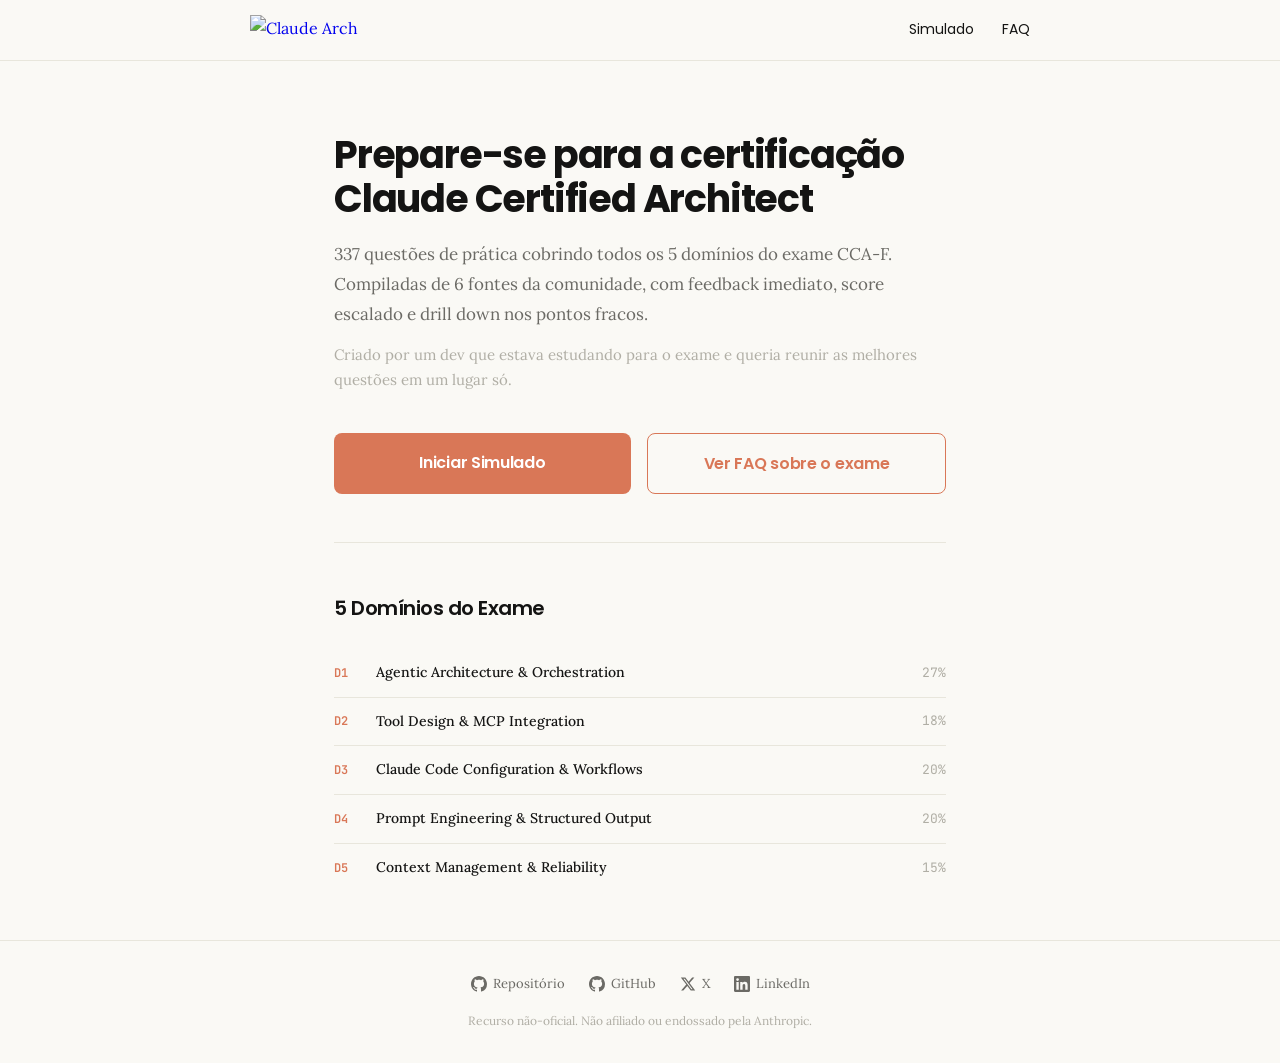
==== index.html @ 2a71c3dc "rename: rebrand CCA-F Study Lab to Claude Arch across all pages" ====
<!DOCTYPE html>
<html lang="pt-BR">
<head>
<meta charset="UTF-8">
<meta name="viewport" content="width=device-width, initial-scale=1.0">
<title>Claude Arch</title>
<link rel="icon" type="image/png" href="favicon.png" />
<meta name="description" content="Simulado interativo com 337 questões para a certificação Claude Certified Architect — Foundations (CCA-F). Cobrindo todos os 5 domínios do exame." />
<meta name="theme-color" content="#faf9f5" />
<meta property="og:title" content="Claude Arch — Simulado Claude Certified Architect" />
<meta property="og:description" content="337 questões de prática para a certificação Claude Certified Architect — Foundations. 5 domínios, 6 fontes, score escalado, feedback imediato." />
<meta property="og:image" content="https://felipebossolani.github.io/claude-arch/og-image.png" />
<meta property="og:type" content="website" />
<meta name="twitter:card" content="summary_large_image" />
<meta name="twitter:title" content="Claude Arch" />
<meta name="twitter:description" content="337 questões para a certificação Claude Certified Architect — Foundations" />
<meta name="twitter:image" content="https://felipebossolani.github.io/claude-arch/og-image.png" />
<link href="https://fonts.googleapis.com/css2?family=JetBrains+Mono:wght@400;500;700&family=Poppins:wght@400;500;600;700&family=Lora:ital,wght@0,400;0,500;0,600;0,700;1,400;1,500&display=swap" rel="stylesheet">
<link rel="stylesheet" href="styles.css">
<style>
body { line-height: 1.7; }
.section-title { font-family: 'Poppins', Arial, sans-serif; }
.hero { padding: 72px 0 48px; }
.hero-title { font-size: 38px; font-weight: 700; letter-spacing: -1.2px; line-height: 1.15; margin-bottom: 20px; }
.hero-subtitle { font-size: 17px; color: var(--text-secondary); line-height: 1.75; margin-bottom: 12px; }
.hero-desc { font-size: 15px; color: var(--text-muted); line-height: 1.7; margin-bottom: 40px; }
.hero-actions { display: flex; gap: 16px; }
.hero-cta { flex: 1; text-align: center; padding: 16px 24px; background: var(--accent-orange); color: white; font-family: 'Poppins', Arial, sans-serif; font-size: 16px; font-weight: 600; border-radius: var(--radius); text-decoration: none; transition: background 0.15s; letter-spacing: -0.3px; }
.hero-cta:hover { background: #c4694c; }
.hero-cta--secondary { background: transparent; color: var(--accent-orange); border: 1px solid var(--accent-orange); }
.hero-cta--secondary:hover { background: rgba(217,119,87,0.05); }
.section { padding: 48px 0; border-top: 1px solid var(--border); }
.section-title { font-size: 20px; font-weight: 600; letter-spacing: -0.5px; margin-bottom: 24px; }
.domain-list { list-style: none; }
.domain-row { display: flex; align-items: center; gap: 14px; padding: 12px 0; border-bottom: 1px solid var(--border); font-size: 14px; }
.domain-row:last-child { border-bottom: none; }
.domain-badge { font-family: 'JetBrains Mono', monospace; font-size: 12px; font-weight: 600; color: var(--accent-orange); width: 28px; flex-shrink: 0; }
.domain-name { flex: 1; font-weight: 500; }
.domain-weight { font-family: 'JetBrains Mono', monospace; font-size: 13px; color: var(--text-muted); }
.sources-text { font-size: 15px; color: var(--text-secondary); line-height: 1.7; }
@media (max-width: 640px) {
  .hero { padding: 48px 0 32px; }
  .hero-title { font-size: 28px; }
  .hero-actions { flex-direction: column; }
  .hero-cta { width: 100%; }
  .nav { gap: 16px; }
}
</style>
</head>
<body>

<header class="header">
  <div class="header-inner">
    <a href="index.html" class="logo">
      <img class="logo-icon" src="logo.png" alt="Claude Arch" />
    </a>
    <nav class="nav">
      <a href="simulado.html" class="nav-link">Simulado</a>
      <a href="faq.html" class="nav-link">FAQ</a>
    </nav>
  </div>
</header>

<main class="main">
  <section class="hero">
    <h1 class="hero-title">Prepare-se para a certificação Claude Certified Architect</h1>
    <p class="hero-subtitle">337 questões de prática cobrindo todos os 5 domínios do exame CCA-F. Compiladas de 6 fontes da comunidade, com feedback imediato, score escalado e drill down nos pontos fracos.</p>
    <p class="hero-desc">Criado por um dev que estava estudando para o exame e queria reunir as melhores questões em um lugar só.</p>
    <div class="hero-actions">
      <a href="simulado.html" class="hero-cta">Iniciar Simulado</a>
      <a href="faq.html" class="hero-cta hero-cta--secondary">Ver FAQ sobre o exame</a>
    </div>
  </section>

  <section class="section">
    <h2 class="section-title">5 Domínios do Exame</h2>
    <div class="domain-list">
      <div class="domain-row">
        <span class="domain-badge">D1</span>
        <span class="domain-name">Agentic Architecture &amp; Orchestration</span>
        <span class="domain-weight">27%</span>
      </div>
      <div class="domain-row">
        <span class="domain-badge">D2</span>
        <span class="domain-name">Tool Design &amp; MCP Integration</span>
        <span class="domain-weight">18%</span>
      </div>
      <div class="domain-row">
        <span class="domain-badge">D3</span>
        <span class="domain-name">Claude Code Configuration &amp; Workflows</span>
        <span class="domain-weight">20%</span>
      </div>
      <div class="domain-row">
        <span class="domain-badge">D4</span>
        <span class="domain-name">Prompt Engineering &amp; Structured Output</span>
        <span class="domain-weight">20%</span>
      </div>
      <div class="domain-row">
        <span class="domain-badge">D5</span>
        <span class="domain-name">Context Management &amp; Reliability</span>
        <span class="domain-weight">15%</span>
      </div>
    </div>
  </section>

</main>

<footer class="footer">
  <div class="footer-inner">
    <div class="social-links">
      <a href="https://github.com/felipebossolani/claude-arch" target="_blank" class="social-link">
        <svg viewBox="0 0 24 24"><path d="M12 0C5.37 0 0 5.37 0 12c0 5.31 3.435 9.795 8.205 11.385.6.105.825-.255.825-.57 0-.285-.015-1.23-.015-2.235-3.015.555-3.795-.735-4.035-1.41-.135-.345-.72-1.41-1.23-1.695-.42-.225-1.02-.78-.015-.795.945-.015 1.62.87 1.845 1.23 1.08 1.815 2.805 1.305 3.495.99.105-.78.42-1.305.765-1.605-2.67-.3-5.46-1.335-5.46-5.925 0-1.305.465-2.385 1.23-3.225-.12-.3-.54-1.53.12-3.18 0 0 1.005-.315 3.3 1.23.96-.27 1.98-.405 3-.405s2.04.135 3 .405c2.295-1.56 3.3-1.23 3.3-1.23.66 1.65.24 2.88.12 3.18.765.84 1.23 1.905 1.23 3.225 0 4.605-2.805 5.625-5.475 5.925.435.375.81 1.095.81 2.22 0 1.605-.015 2.895-.015 3.3 0 .315.225.69.825.57A12.02 12.02 0 0024 12c0-6.63-5.37-12-12-12z"/></svg>
        Repositório
      </a>
      <a href="https://github.com/felipebossolani" target="_blank" class="social-link">
        <svg viewBox="0 0 24 24"><path d="M12 0C5.37 0 0 5.37 0 12c0 5.31 3.435 9.795 8.205 11.385.6.105.825-.255.825-.57 0-.285-.015-1.23-.015-2.235-3.015.555-3.795-.735-4.035-1.41-.135-.345-.72-1.41-1.23-1.695-.42-.225-1.02-.78-.015-.795.945-.015 1.62.87 1.845 1.23 1.08 1.815 2.805 1.305 3.495.99.105-.78.42-1.305.765-1.605-2.67-.3-5.46-1.335-5.46-5.925 0-1.305.465-2.385 1.23-3.225-.12-.3-.54-1.53.12-3.18 0 0 1.005-.315 3.3 1.23.96-.27 1.98-.405 3-.405s2.04.135 3 .405c2.295-1.56 3.3-1.23 3.3-1.23.66 1.65.24 2.88.12 3.18.765.84 1.23 1.905 1.23 3.225 0 4.605-2.805 5.625-5.475 5.925.435.375.81 1.095.81 2.22 0 1.605-.015 2.895-.015 3.3 0 .315.225.69.825.57A12.02 12.02 0 0024 12c0-6.63-5.37-12-12-12z"/></svg>
        GitHub
      </a>
      <a href="https://x.com/felipebossolani" target="_blank" class="social-link">
        <svg viewBox="0 0 24 24"><path d="M18.244 2.25h3.308l-7.227 8.26 8.502 11.24H16.17l-5.214-6.817L4.99 21.75H1.68l7.73-8.835L1.254 2.25H8.08l4.713 6.231zm-1.161 17.52h1.833L7.084 4.126H5.117z"/></svg>
        X
      </a>
      <a href="https://linkedin.com/in/felipebossolani" target="_blank" class="social-link">
        <svg viewBox="0 0 24 24"><path d="M20.447 20.452h-3.554v-5.569c0-1.328-.027-3.037-1.852-3.037-1.853 0-2.136 1.445-2.136 2.939v5.667H9.351V9h3.414v1.561h.046c.477-.9 1.637-1.85 3.37-1.85 3.601 0 4.267 2.37 4.267 5.455v6.286zM5.337 7.433a2.062 2.062 0 01-2.063-2.065 2.064 2.064 0 112.063 2.065zm1.782 13.019H3.555V9h3.564v11.452zM22.225 0H1.771C.792 0 0 .774 0 1.729v20.542C0 23.227.792 24 1.771 24h20.451C23.2 24 24 23.227 24 22.271V1.729C24 .774 23.2 0 22.222 0h.003z"/></svg>
        LinkedIn
      </a>
    </div>
    <div class="footer-disclaimer">Recurso não-oficial. Não afiliado ou endossado pela Anthropic.</div>
  </div>
</footer>

</body>
</html>
---- styles.css ----
/* ═══════════════════════════════════════
   Shared styles — Claude Arch
   ═══════════════════════════════════════ */

:root {
  --bg-primary: #faf9f5;
  --bg-card: #ffffff;
  --bg-hover: #f5f4f0;
  --text-primary: #141413;
  --text-secondary: #6b6a65;
  --text-muted: #b0aea5;
  --accent-orange: #d97757;
  --accent-blue: #6a9bcc;
  --accent-green: #788c5d;
  --accent-red: #c45c4a;
  --border: #e8e6dc;
  --border-active: #b0aea5;
  --radius: 8px;
}

* { margin: 0; padding: 0; box-sizing: border-box; }

body {
  font-family: 'Lora', Georgia, serif;
  background: var(--bg-primary);
  color: var(--text-primary);
  min-height: 100vh;
  line-height: 1.6;
}

h1, h2, h3, h4, h5, h6, .logo-text { font-family: 'Poppins', Arial, sans-serif; }
code, .mono { font-family: 'JetBrains Mono', monospace; }

/* Header */
.header {
  position: sticky; top: 0; z-index: 100;
  background: var(--bg-primary);
  border-bottom: 1px solid var(--border);
}
.header-inner {
  max-width: 860px; margin: 0 auto; padding: 0 40px;
  display: flex; align-items: center; justify-content: space-between;
  height: 60px;
}
.logo { display: flex; align-items: center; gap: 10px; text-decoration: none; }
.logo-icon { height: 30px; width: auto; object-fit: contain; }
.logo-text { font-size: 15px; font-weight: 600; color: var(--text-primary); letter-spacing: -0.3px; }

/* Nav */
.nav { display: flex; align-items: center; gap: 28px; }
.nav-link {
  font-family: 'Poppins', Arial, sans-serif;
  font-size: 14px; font-weight: 400; color: var(--text-primary);
  text-decoration: none; transition: color 0.15s;
}
.nav-link:hover { color: var(--accent-orange); }
.nav-link--active { color: var(--accent-orange); font-weight: 500; }

/* Main / Container */
.main { max-width: 660px; margin: 0 auto; padding: 0 24px; }
.container { max-width: 860px; margin: 0 auto; padding: 24px; }

/* Footer */
.footer { border-top: 1px solid var(--border); padding: 32px 0; }
.footer-inner {
  max-width: 860px; margin: 0 auto; padding: 0 24px;
  display: flex; flex-direction: column; align-items: center; gap: 16px;
}
.social-links { display: flex; gap: 24px; align-items: center; flex-wrap: wrap; justify-content: center; }
.social-link {
  display: flex; align-items: center; gap: 6px;
  color: var(--text-secondary); text-decoration: none; font-size: 13px; transition: color 0.15s;
}
.social-link:hover { color: var(--accent-orange); }
.social-link svg { width: 16px; height: 16px; fill: currentColor; }
.footer-disclaimer { font-size: 12px; color: var(--text-muted); text-align: center; }
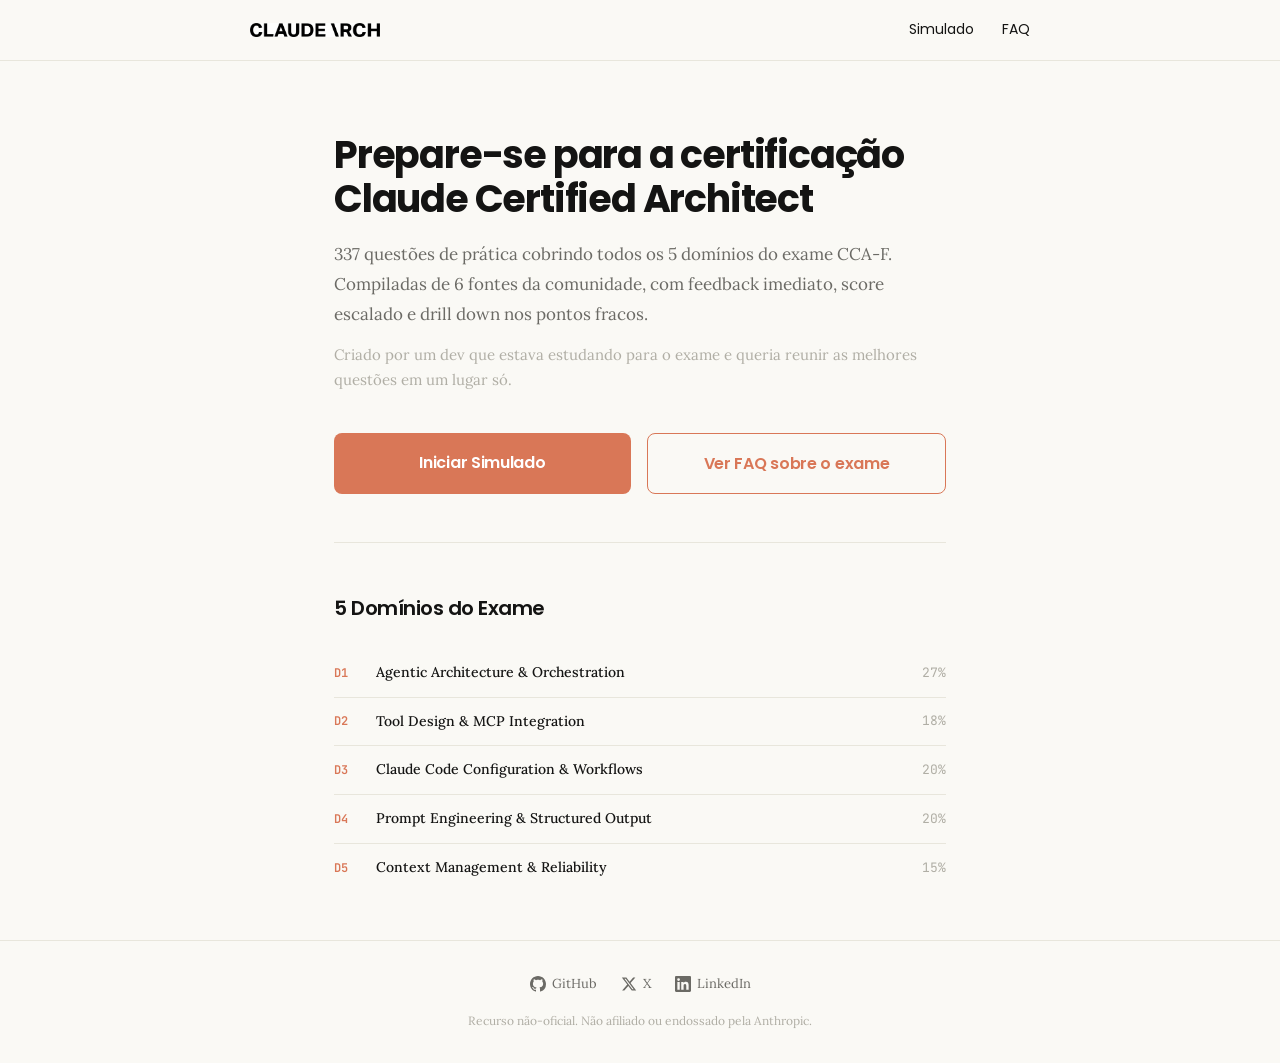
==== commit 1120ec01: "fix: deduplicate og:description and unify meta descriptions" ====
--- a/index.html
+++ b/index.html
@@ -5,15 +5,15 @@
 <meta name="viewport" content="width=device-width, initial-scale=1.0">
 <title>Claude Arch</title>
 <link rel="icon" type="image/png" href="favicon.png" />
-<meta name="description" content="Simulado interativo com 337 questões para a certificação Claude Certified Architect — Foundations (CCA-F). Cobrindo todos os 5 domínios do exame." />
+<meta name="description" content="Simulado gratuito com 337 questões gratuitas para a certificação CCA-F. 5 domínios, score escalado e feedback imediato. (CCA-F). 5 domínios, score escalado." />
 <meta name="theme-color" content="#faf9f5" />
-<meta property="og:title" content="Claude Arch — Simulado Claude Certified Architect" />
-<meta property="og:description" content="337 questões de prática para a certificação Claude Certified Architect — Foundations. 5 domínios, 6 fontes, score escalado, feedback imediato." />
+<meta property="og:title" content="Claude Arch — Simulado CCA-F" />
+<meta property="og:description" content="337 questões gratuitas para a certificação CCA-F. 5 domínios, score escalado e feedback imediato." />
 <meta property="og:image" content="https://felipebossolani.github.io/claude-arch/og-image.png" />
 <meta property="og:type" content="website" />
 <meta name="twitter:card" content="summary_large_image" />
-<meta name="twitter:title" content="Claude Arch" />
-<meta name="twitter:description" content="337 questões para a certificação Claude Certified Architect — Foundations" />
+<meta name="twitter:title" content="Claude Arch — Simulado CCA-F" />
+<meta name="twitter:description" content="337 questões gratuitas para a certificação CCA-F. 5 domínios, score escalado e feedback imediato." />
 <meta name="twitter:image" content="https://felipebossolani.github.io/claude-arch/og-image.png" />
 <link href="https://fonts.googleapis.com/css2?family=JetBrains+Mono:wght@400;500;700&family=Poppins:wght@400;500;600;700&family=Lora:ital,wght@0,400;0,500;0,600;0,700;1,400;1,500&display=swap" rel="stylesheet">
 <link rel="stylesheet" href="styles.css">
@@ -108,10 +108,6 @@
 <footer class="footer">
   <div class="footer-inner">
     <div class="social-links">
-      <a href="https://github.com/felipebossolani/claude-arch" target="_blank" class="social-link">
-        <svg viewBox="0 0 24 24"><path d="M12 0C5.37 0 0 5.37 0 12c0 5.31 3.435 9.795 8.205 11.385.6.105.825-.255.825-.57 0-.285-.015-1.23-.015-2.235-3.015.555-3.795-.735-4.035-1.41-.135-.345-.72-1.41-1.23-1.695-.42-.225-1.02-.78-.015-.795.945-.015 1.62.87 1.845 1.23 1.08 1.815 2.805 1.305 3.495.99.105-.78.42-1.305.765-1.605-2.67-.3-5.46-1.335-5.46-5.925 0-1.305.465-2.385 1.23-3.225-.12-.3-.54-1.53.12-3.18 0 0 1.005-.315 3.3 1.23.96-.27 1.98-.405 3-.405s2.04.135 3 .405c2.295-1.56 3.3-1.23 3.3-1.23.66 1.65.24 2.88.12 3.18.765.84 1.23 1.905 1.23 3.225 0 4.605-2.805 5.625-5.475 5.925.435.375.81 1.095.81 2.22 0 1.605-.015 2.895-.015 3.3 0 .315.225.69.825.57A12.02 12.02 0 0024 12c0-6.63-5.37-12-12-12z"/></svg>
-        Repositório
-      </a>
       <a href="https://github.com/felipebossolani" target="_blank" class="social-link">
         <svg viewBox="0 0 24 24"><path d="M12 0C5.37 0 0 5.37 0 12c0 5.31 3.435 9.795 8.205 11.385.6.105.825-.255.825-.57 0-.285-.015-1.23-.015-2.235-3.015.555-3.795-.735-4.035-1.41-.135-.345-.72-1.41-1.23-1.695-.42-.225-1.02-.78-.015-.795.945-.015 1.62.87 1.845 1.23 1.08 1.815 2.805 1.305 3.495.99.105-.78.42-1.305.765-1.605-2.67-.3-5.46-1.335-5.46-5.925 0-1.305.465-2.385 1.23-3.225-.12-.3-.54-1.53.12-3.18 0 0 1.005-.315 3.3 1.23.96-.27 1.98-.405 3-.405s2.04.135 3 .405c2.295-1.56 3.3-1.23 3.3-1.23.66 1.65.24 2.88.12 3.18.765.84 1.23 1.905 1.23 3.225 0 4.605-2.805 5.625-5.475 5.925.435.375.81 1.095.81 2.22 0 1.605-.015 2.895-.015 3.3 0 .315.225.69.825.57A12.02 12.02 0 0024 12c0-6.63-5.37-12-12-12z"/></svg>
         GitHub
--- a/styles.css
+++ b/styles.css
@@ -43,7 +43,7 @@
   height: 60px;
 }
 .logo { display: flex; align-items: center; gap: 10px; text-decoration: none; }
-.logo-icon { height: 30px; width: auto; object-fit: contain; }
+.logo-icon { height: 14px; width: auto; object-fit: contain; }
 .logo-text { font-size: 15px; font-weight: 600; color: var(--text-primary); letter-spacing: -0.3px; }
 
 /* Nav */
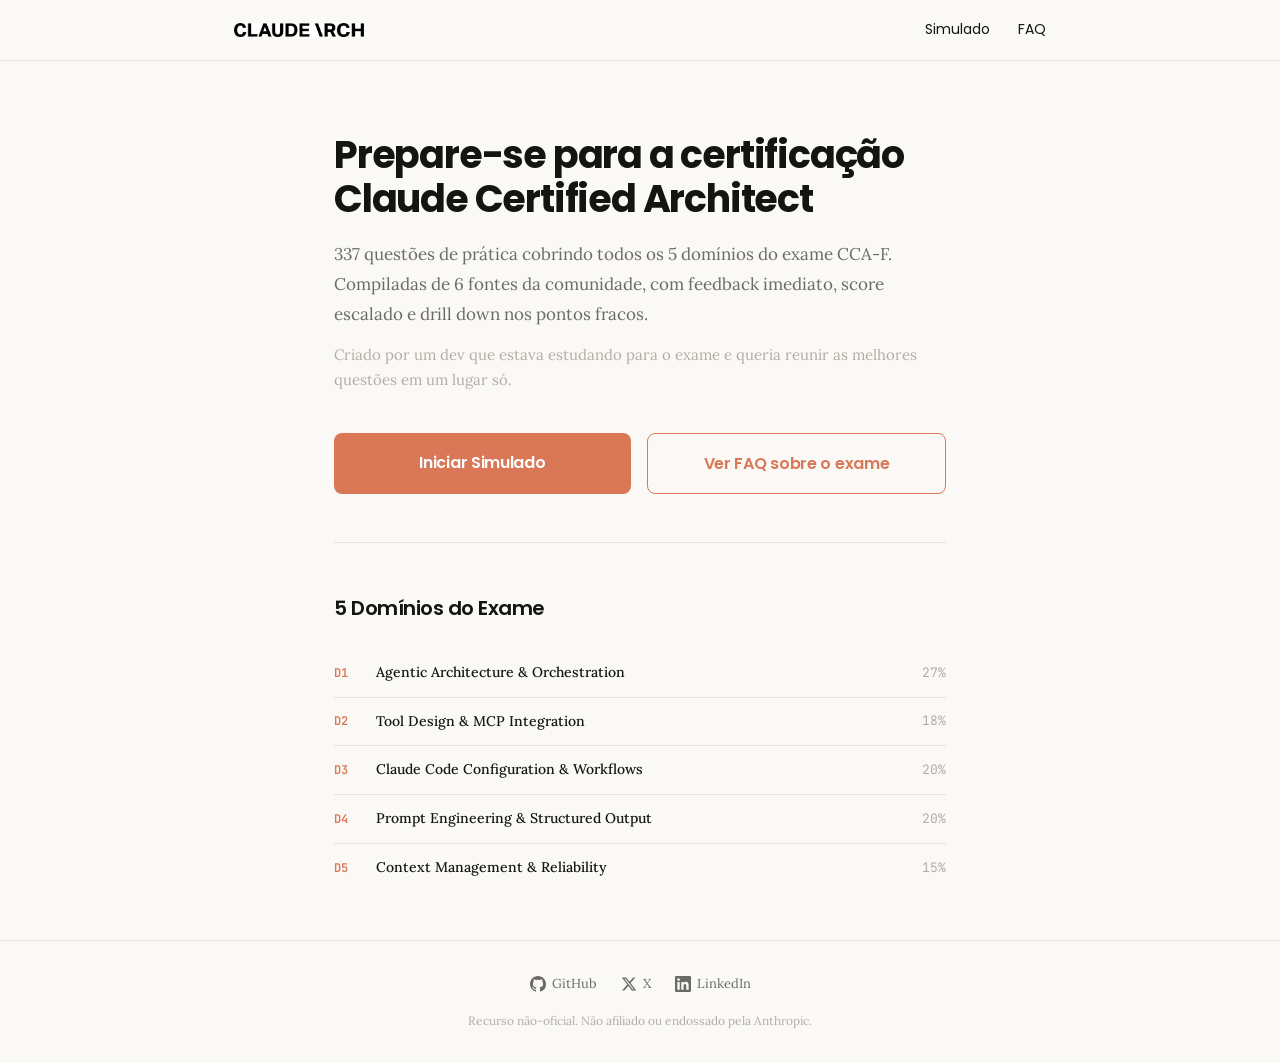
==== commit 548bede0: "feat: add hamburger menu for mobile navigation" ====
--- a/index.html
+++ b/index.html
@@ -4,7 +4,11 @@
 <meta charset="UTF-8">
 <meta name="viewport" content="width=device-width, initial-scale=1.0">
 <title>Claude Arch</title>
-<link rel="icon" type="image/png" href="favicon.png" />
+<link rel="icon" type="image/x-icon" href="favicon.ico" />
+<link rel="icon" type="image/png" sizes="32x32" href="favicon-32x32.png" />
+<link rel="icon" type="image/png" sizes="16x16" href="favicon-16x16.png" />
+<link rel="apple-touch-icon" sizes="180x180" href="apple-touch-icon.png" />
+<link rel="manifest" href="site.webmanifest" />
 <meta name="description" content="Simulado gratuito com 337 questões gratuitas para a certificação CCA-F. 5 domínios, score escalado e feedback imediato. (CCA-F). 5 domínios, score escalado." />
 <meta name="theme-color" content="#faf9f5" />
 <meta property="og:title" content="Claude Arch — Simulado CCA-F" />
@@ -54,6 +58,9 @@
     <a href="index.html" class="logo">
       <img class="logo-icon" src="logo.png" alt="Claude Arch" />
     </a>
+    <button class="nav-toggle" aria-label="Menu" onclick="document.querySelector('.nav').classList.toggle('open')">
+      <svg viewBox="0 0 24 24" fill="none" stroke-width="2" stroke-linecap="round"><line x1="3" y1="6" x2="21" y2="6"/><line x1="3" y1="12" x2="21" y2="12"/><line x1="3" y1="18" x2="21" y2="18"/></svg>
+    </button>
     <nav class="nav">
       <a href="simulado.html" class="nav-link">Simulado</a>
       <a href="faq.html" class="nav-link">FAQ</a>
--- a/styles.css
+++ b/styles.css
@@ -38,7 +38,7 @@
   border-bottom: 1px solid var(--border);
 }
 .header-inner {
-  max-width: 860px; margin: 0 auto; padding: 0 40px;
+  max-width: 860px; margin: 0 auto; padding: 0 24px;
   display: flex; align-items: center; justify-content: space-between;
   height: 60px;
 }
@@ -55,6 +55,27 @@
 }
 .nav-link:hover { color: var(--accent-orange); }
 .nav-link--active { color: var(--accent-orange); font-weight: 500; }
+
+/* Hamburger */
+.nav-toggle { display: none; background: none; border: none; cursor: pointer; padding: 4px; }
+.nav-toggle svg { width: 24px; height: 24px; stroke: var(--text-primary); }
+
+@media (max-width: 640px) {
+  .nav-toggle { display: block; }
+  .nav {
+    display: none; flex-direction: column; gap: 0;
+    position: absolute; top: 60px; left: 0; right: 0;
+    background: var(--bg-primary); border-bottom: 1px solid var(--border);
+    padding: 8px 0;
+  }
+  .nav.open { display: flex; }
+  .nav .nav-link {
+    display: block; padding: 12px 24px; width: 100%;
+    border-bottom: 1px solid var(--border);
+  }
+  .nav .nav-link:last-child { border-bottom: none; }
+  .nav .nav-link:hover { background: var(--bg-hover); }
+}
 
 /* Main / Container */
 .main { max-width: 660px; margin: 0 auto; padding: 0 24px; }
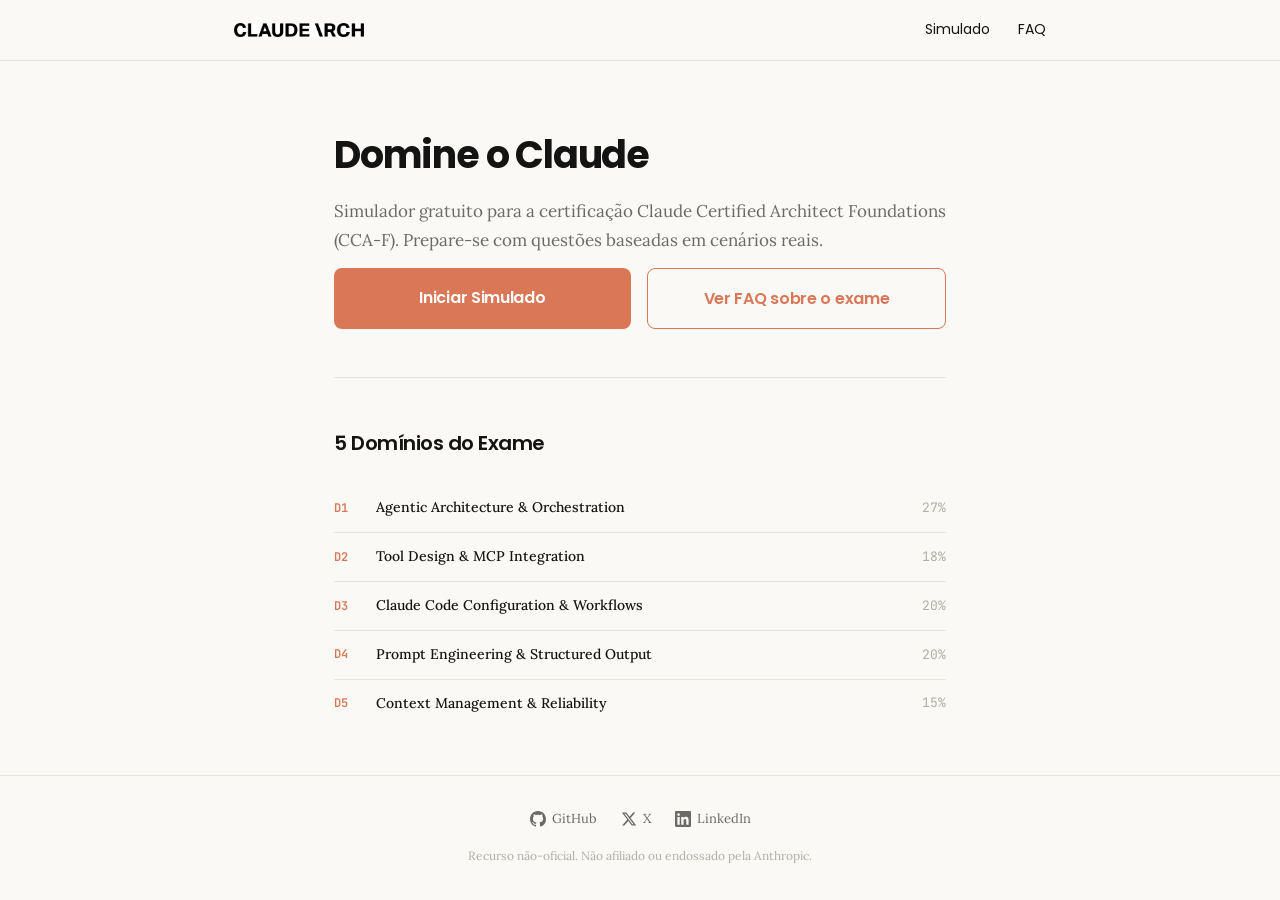
==== commit 4101f42c: "a11y: add rel=noopener, aria-live, aria-hidden, aria-label" ====
--- a/index.html
+++ b/index.html
@@ -9,7 +9,7 @@
 <link rel="icon" type="image/png" sizes="16x16" href="favicon-16x16.png" />
 <link rel="apple-touch-icon" sizes="180x180" href="apple-touch-icon.png" />
 <link rel="manifest" href="site.webmanifest" />
-<meta name="description" content="Simulado gratuito com 337 questões gratuitas para a certificação CCA-F. 5 domínios, score escalado e feedback imediato. (CCA-F). 5 domínios, score escalado." />
+<meta name="description" content="337 questões gratuitas para a certificação CCA-F. 5 domínios, score escalado e feedback imediato." />
 <meta name="theme-color" content="#faf9f5" />
 <meta property="og:title" content="Claude Arch — Simulado CCA-F" />
 <meta property="og:description" content="337 questões gratuitas para a certificação CCA-F. 5 domínios, score escalado e feedback imediato." />
@@ -61,7 +61,7 @@
     <button class="nav-toggle" aria-label="Menu" onclick="document.querySelector('.nav').classList.toggle('open')">
       <svg viewBox="0 0 24 24" fill="none" stroke-width="2" stroke-linecap="round"><line x1="3" y1="6" x2="21" y2="6"/><line x1="3" y1="12" x2="21" y2="12"/><line x1="3" y1="18" x2="21" y2="18"/></svg>
     </button>
-    <nav class="nav">
+    <nav class="nav" aria-label="Navegação principal">
       <a href="simulado.html" class="nav-link">Simulado</a>
       <a href="faq.html" class="nav-link">FAQ</a>
     </nav>
@@ -70,9 +70,8 @@
 
 <main class="main">
   <section class="hero">
-    <h1 class="hero-title">Prepare-se para a certificação Claude Certified Architect</h1>
-    <p class="hero-subtitle">337 questões de prática cobrindo todos os 5 domínios do exame CCA-F. Compiladas de 6 fontes da comunidade, com feedback imediato, score escalado e drill down nos pontos fracos.</p>
-    <p class="hero-desc">Criado por um dev que estava estudando para o exame e queria reunir as melhores questões em um lugar só.</p>
+    <h1 class="hero-title">Domine o Claude</h1>
+    <p class="hero-subtitle">Simulador gratuito para a certificação Claude Certified Architect Foundations (CCA-F). Prepare-se com questões baseadas em cenários reais.</p>
     <div class="hero-actions">
       <a href="simulado.html" class="hero-cta">Iniciar Simulado</a>
       <a href="faq.html" class="hero-cta hero-cta--secondary">Ver FAQ sobre o exame</a>
@@ -115,15 +114,15 @@
 <footer class="footer">
   <div class="footer-inner">
     <div class="social-links">
-      <a href="https://github.com/felipebossolani" target="_blank" class="social-link">
+      <a href="https://github.com/felipebossolani" target="_blank" rel="noopener noreferrer" class="social-link">
         <svg viewBox="0 0 24 24"><path d="M12 0C5.37 0 0 5.37 0 12c0 5.31 3.435 9.795 8.205 11.385.6.105.825-.255.825-.57 0-.285-.015-1.23-.015-2.235-3.015.555-3.795-.735-4.035-1.41-.135-.345-.72-1.41-1.23-1.695-.42-.225-1.02-.78-.015-.795.945-.015 1.62.87 1.845 1.23 1.08 1.815 2.805 1.305 3.495.99.105-.78.42-1.305.765-1.605-2.67-.3-5.46-1.335-5.46-5.925 0-1.305.465-2.385 1.23-3.225-.12-.3-.54-1.53.12-3.18 0 0 1.005-.315 3.3 1.23.96-.27 1.98-.405 3-.405s2.04.135 3 .405c2.295-1.56 3.3-1.23 3.3-1.23.66 1.65.24 2.88.12 3.18.765.84 1.23 1.905 1.23 3.225 0 4.605-2.805 5.625-5.475 5.925.435.375.81 1.095.81 2.22 0 1.605-.015 2.895-.015 3.3 0 .315.225.69.825.57A12.02 12.02 0 0024 12c0-6.63-5.37-12-12-12z"/></svg>
         GitHub
       </a>
-      <a href="https://x.com/felipebossolani" target="_blank" class="social-link">
+      <a href="https://x.com/felipebossolani" target="_blank" rel="noopener noreferrer" class="social-link">
         <svg viewBox="0 0 24 24"><path d="M18.244 2.25h3.308l-7.227 8.26 8.502 11.24H16.17l-5.214-6.817L4.99 21.75H1.68l7.73-8.835L1.254 2.25H8.08l4.713 6.231zm-1.161 17.52h1.833L7.084 4.126H5.117z"/></svg>
         X
       </a>
-      <a href="https://linkedin.com/in/felipebossolani" target="_blank" class="social-link">
+      <a href="https://linkedin.com/in/felipebossolani" target="_blank" rel="noopener noreferrer" class="social-link">
         <svg viewBox="0 0 24 24"><path d="M20.447 20.452h-3.554v-5.569c0-1.328-.027-3.037-1.852-3.037-1.853 0-2.136 1.445-2.136 2.939v5.667H9.351V9h3.414v1.561h.046c.477-.9 1.637-1.85 3.37-1.85 3.601 0 4.267 2.37 4.267 5.455v6.286zM5.337 7.433a2.062 2.062 0 01-2.063-2.065 2.064 2.064 0 112.063 2.065zm1.782 13.019H3.555V9h3.564v11.452zM22.225 0H1.771C.792 0 0 .774 0 1.729v20.542C0 23.227.792 24 1.771 24h20.451C23.2 24 24 23.227 24 22.271V1.729C24 .774 23.2 0 22.222 0h.003z"/></svg>
         LinkedIn
       </a>
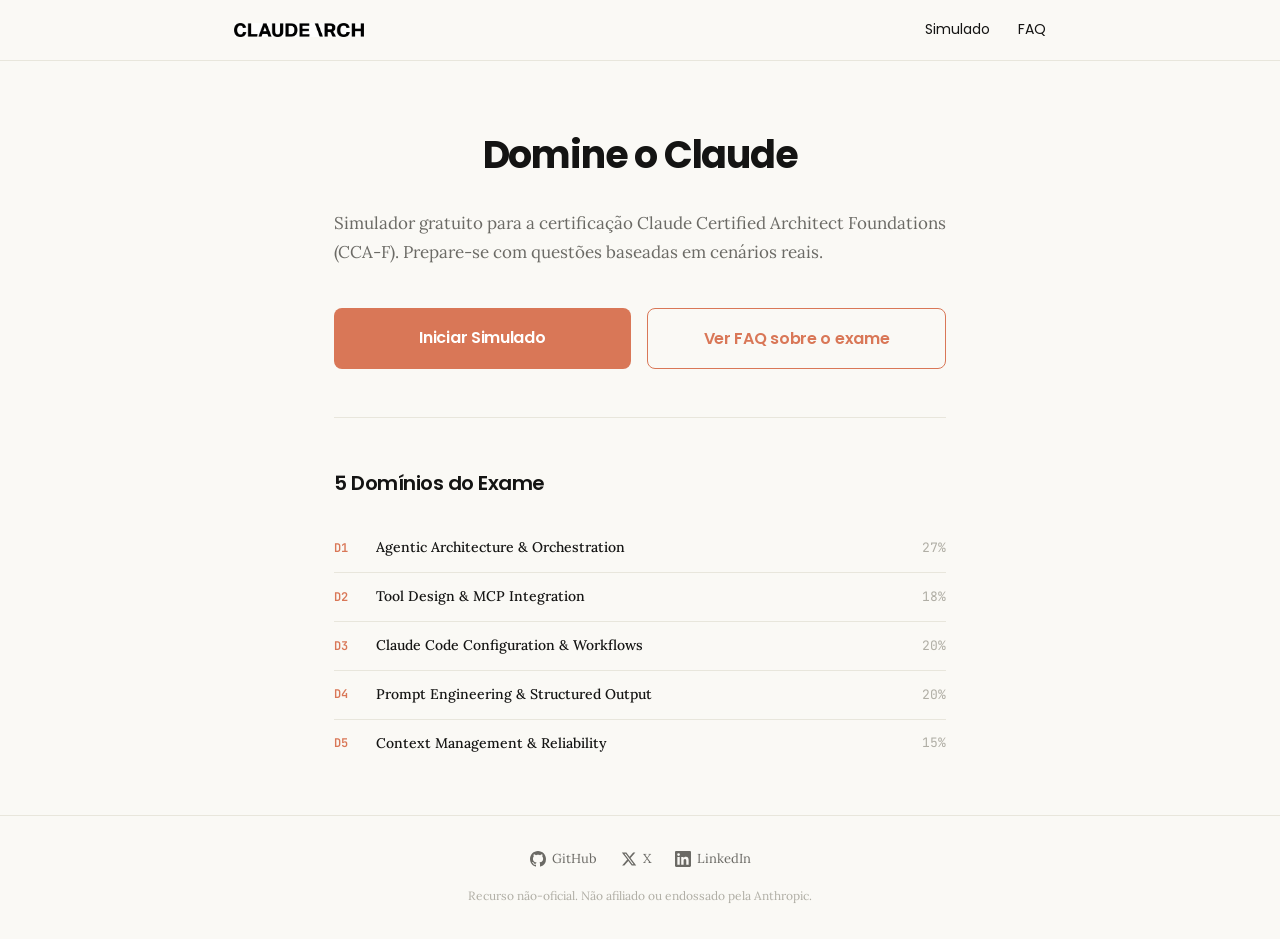
==== commit 601d99b4: "fix: increase hero spacing and center title" ====
--- a/index.html
+++ b/index.html
@@ -15,19 +15,21 @@
 <meta property="og:description" content="337 questões gratuitas para a certificação CCA-F. 5 domínios, score escalado e feedback imediato." />
 <meta property="og:image" content="https://felipebossolani.github.io/claude-arch/og-image.png" />
 <meta property="og:type" content="website" />
+<meta property="og:url" content="https://felipebossolani.github.io/claude-arch/" />
+<link rel="canonical" href="https://felipebossolani.github.io/claude-arch/" />
 <meta name="twitter:card" content="summary_large_image" />
 <meta name="twitter:title" content="Claude Arch — Simulado CCA-F" />
 <meta name="twitter:description" content="337 questões gratuitas para a certificação CCA-F. 5 domínios, score escalado e feedback imediato." />
 <meta name="twitter:image" content="https://felipebossolani.github.io/claude-arch/og-image.png" />
+<link rel="preconnect" href="https://fonts.googleapis.com">
+<link rel="preconnect" href="https://fonts.gstatic.com" crossorigin>
 <link href="https://fonts.googleapis.com/css2?family=JetBrains+Mono:wght@400;500;700&family=Poppins:wght@400;500;600;700&family=Lora:ital,wght@0,400;0,500;0,600;0,700;1,400;1,500&display=swap" rel="stylesheet">
 <link rel="stylesheet" href="styles.css">
 <style>
 body { line-height: 1.7; }
-.section-title { font-family: 'Poppins', Arial, sans-serif; }
 .hero { padding: 72px 0 48px; }
-.hero-title { font-size: 38px; font-weight: 700; letter-spacing: -1.2px; line-height: 1.15; margin-bottom: 20px; }
-.hero-subtitle { font-size: 17px; color: var(--text-secondary); line-height: 1.75; margin-bottom: 12px; }
-.hero-desc { font-size: 15px; color: var(--text-muted); line-height: 1.7; margin-bottom: 40px; }
+.hero-title { font-size: 38px; font-weight: 700; letter-spacing: -1.2px; line-height: 1.15; margin-bottom: 32px; text-align: center; }
+.hero-subtitle { font-size: 17px; color: var(--text-secondary); line-height: 1.75; margin-bottom: 40px; }
 .hero-actions { display: flex; gap: 16px; }
 .hero-cta { flex: 1; text-align: center; padding: 16px 24px; background: var(--accent-orange); color: white; font-family: 'Poppins', Arial, sans-serif; font-size: 16px; font-weight: 600; border-radius: var(--radius); text-decoration: none; transition: background 0.15s; letter-spacing: -0.3px; }
 .hero-cta:hover { background: #c4694c; }
--- a/styles.css
+++ b/styles.css
@@ -28,7 +28,7 @@
   line-height: 1.6;
 }
 
-h1, h2, h3, h4, h5, h6, .logo-text { font-family: 'Poppins', Arial, sans-serif; }
+h1, h2, h3, h4, h5, h6 { font-family: 'Poppins', Arial, sans-serif; }
 code, .mono { font-family: 'JetBrains Mono', monospace; }
 
 /* Header */
@@ -44,7 +44,7 @@
 }
 .logo { display: flex; align-items: center; gap: 10px; text-decoration: none; }
 .logo-icon { height: 14px; width: auto; object-fit: contain; }
-.logo-text { font-size: 15px; font-weight: 600; color: var(--text-primary); letter-spacing: -0.3px; }
+
 
 /* Nav */
 .nav { display: flex; align-items: center; gap: 28px; }
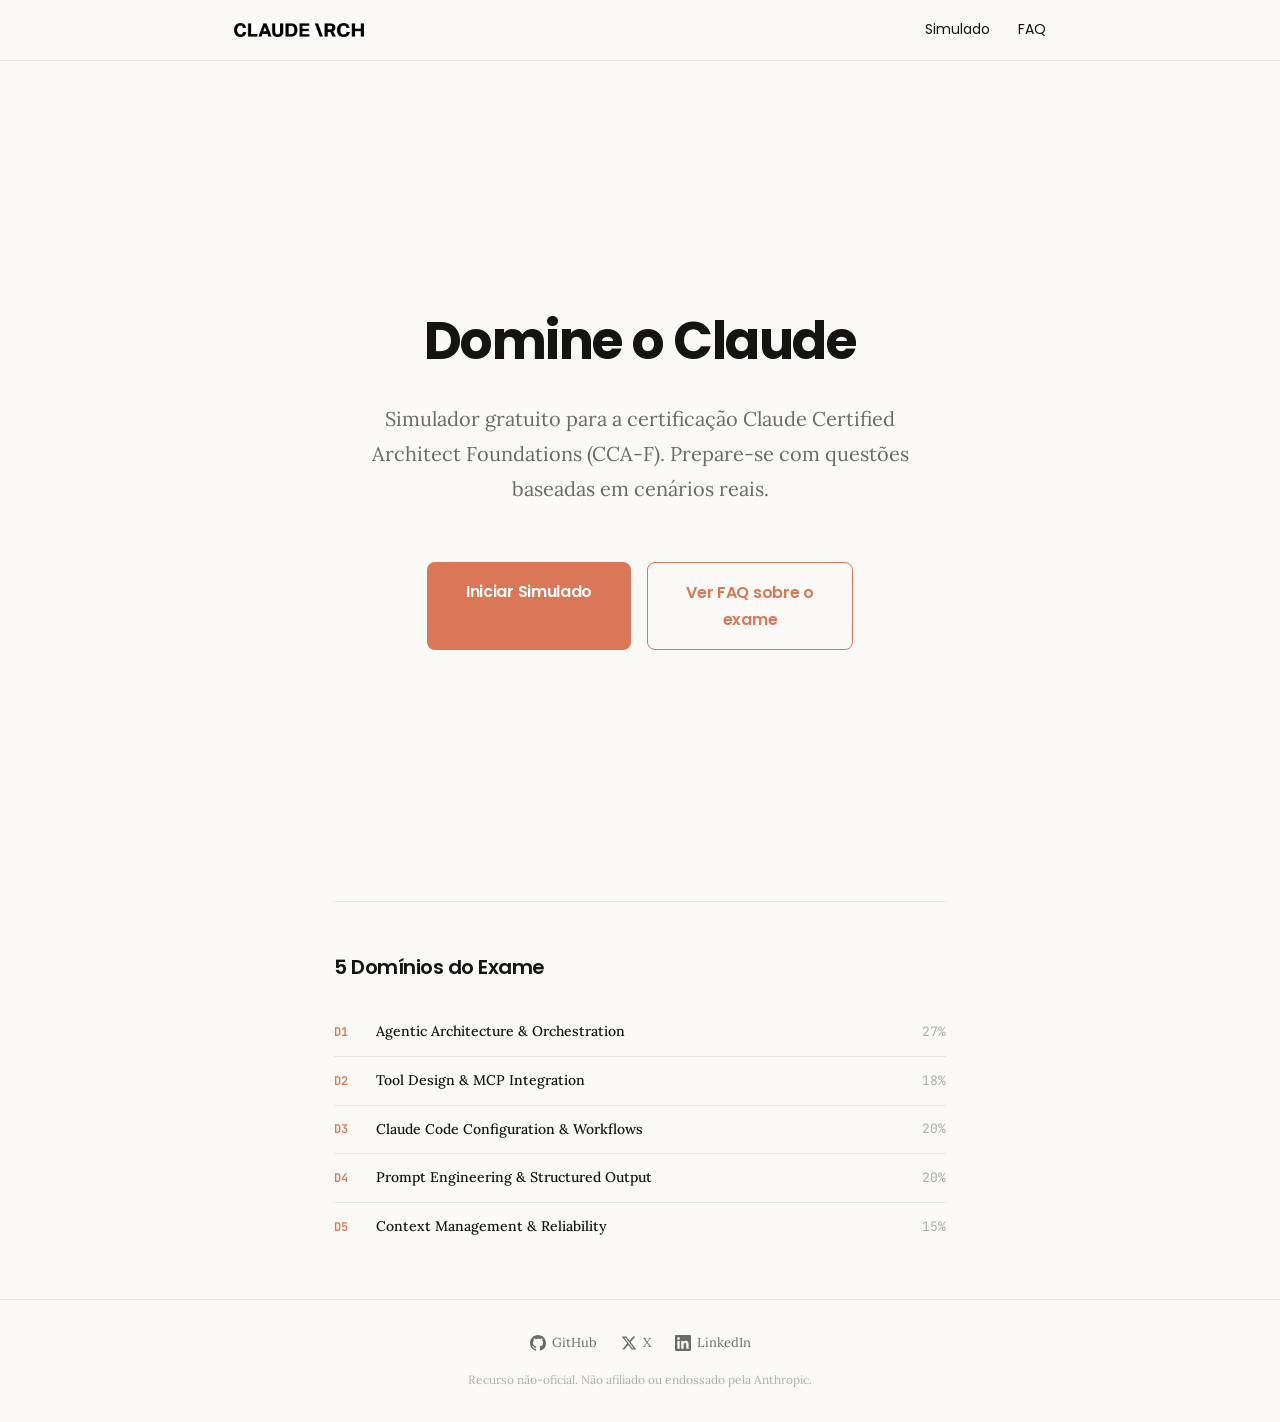
==== commit 4b9e7951: "fix: hero fullscreen layout with larger centered typography" ====
--- a/index.html
+++ b/index.html
@@ -27,9 +27,9 @@
 <link rel="stylesheet" href="styles.css">
 <style>
 body { line-height: 1.7; }
-.hero { padding: 72px 0 48px; }
-.hero-title { font-size: 38px; font-weight: 700; letter-spacing: -1.2px; line-height: 1.15; margin-bottom: 32px; text-align: center; }
-.hero-subtitle { font-size: 17px; color: var(--text-secondary); line-height: 1.75; margin-bottom: 40px; }
+.hero { padding: 0; display: flex; flex-direction: column; align-items: center; justify-content: center; min-height: calc(100vh - 60px); text-align: center; }
+.hero-title { font-size: 52px; font-weight: 700; letter-spacing: -1.5px; line-height: 1.1; margin-bottom: 32px; }
+.hero-subtitle { font-size: 20px; color: var(--text-secondary); line-height: 1.75; margin-bottom: 56px; max-width: 540px; }
 .hero-actions { display: flex; gap: 16px; }
 .hero-cta { flex: 1; text-align: center; padding: 16px 24px; background: var(--accent-orange); color: white; font-family: 'Poppins', Arial, sans-serif; font-size: 16px; font-weight: 600; border-radius: var(--radius); text-decoration: none; transition: background 0.15s; letter-spacing: -0.3px; }
 .hero-cta:hover { background: #c4694c; }
@@ -45,8 +45,9 @@
 .domain-weight { font-family: 'JetBrains Mono', monospace; font-size: 13px; color: var(--text-muted); }
 .sources-text { font-size: 15px; color: var(--text-secondary); line-height: 1.7; }
 @media (max-width: 640px) {
-  .hero { padding: 48px 0 32px; }
-  .hero-title { font-size: 28px; }
+  .hero { min-height: calc(100vh - 60px); padding: 40px 0; }
+  .hero-title { font-size: 36px; }
+  .hero-subtitle { font-size: 17px; }
   .hero-actions { flex-direction: column; }
   .hero-cta { width: 100%; }
   .nav { gap: 16px; }
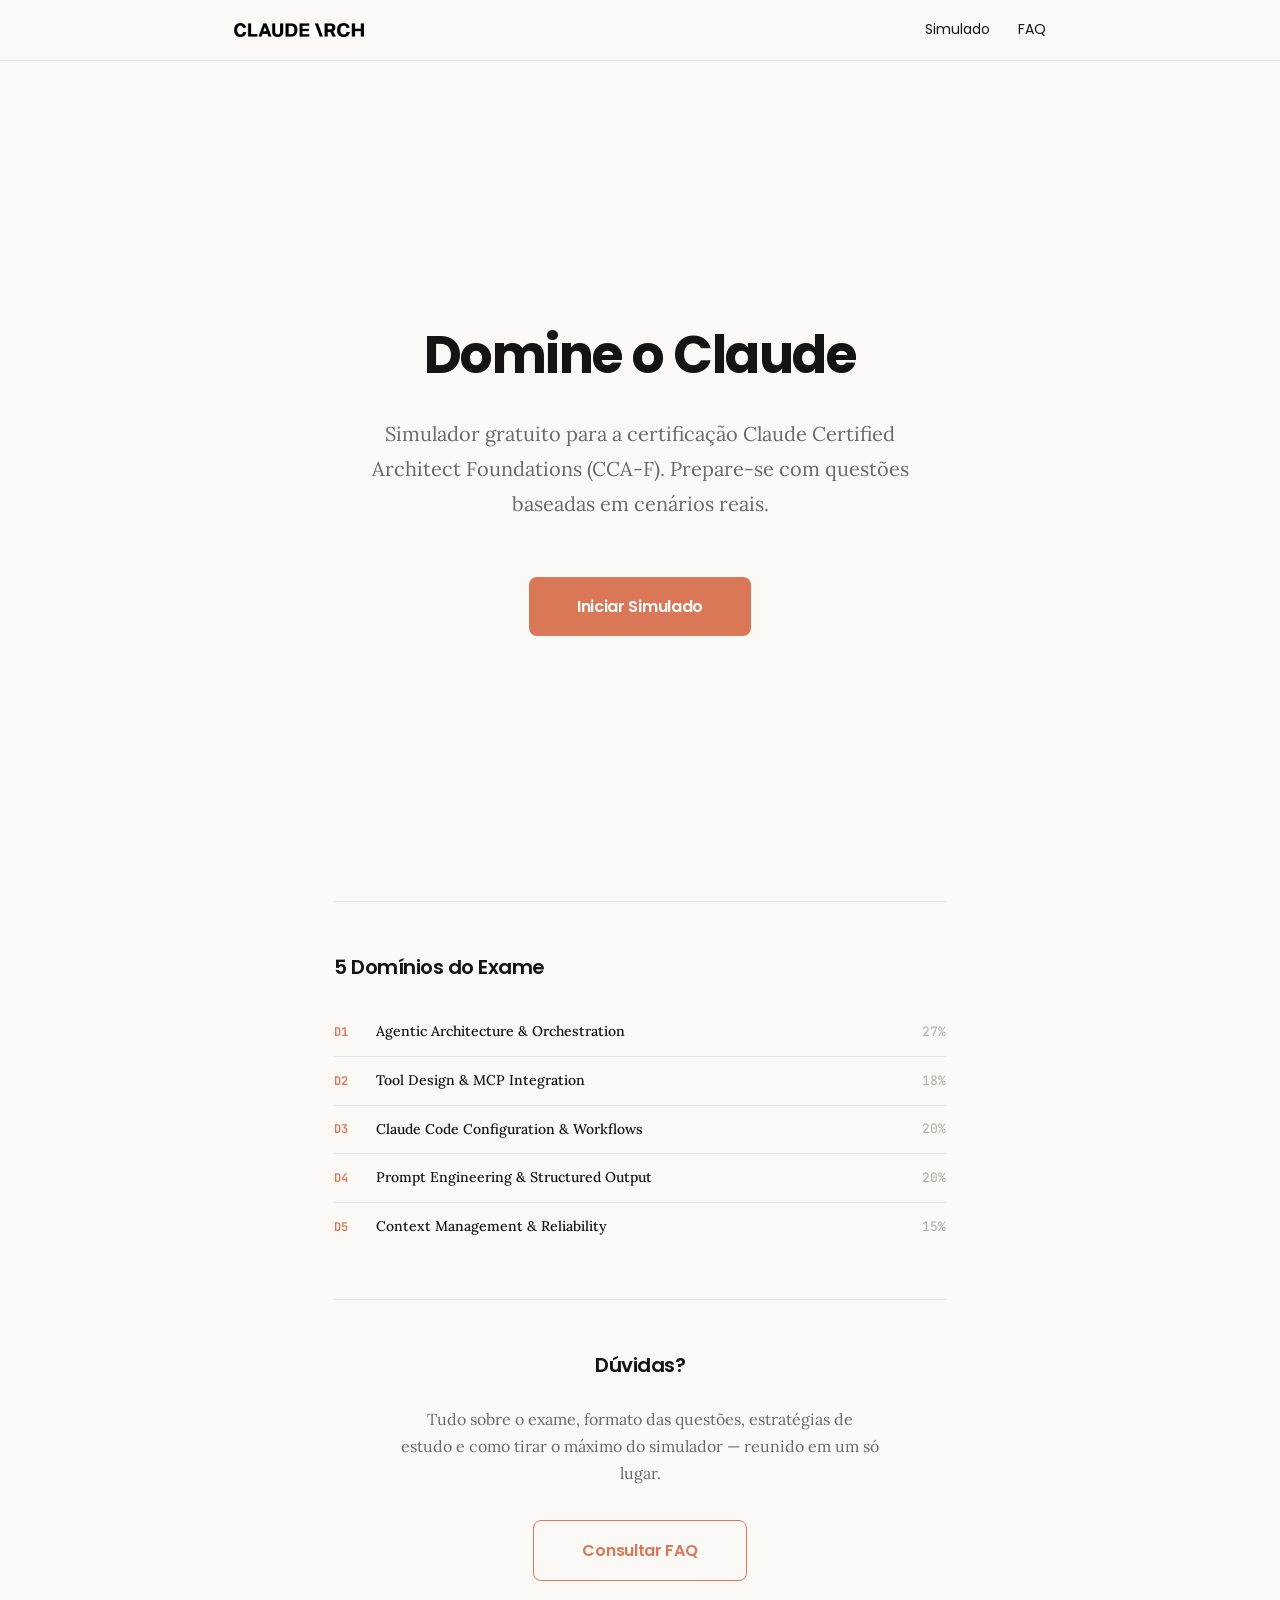
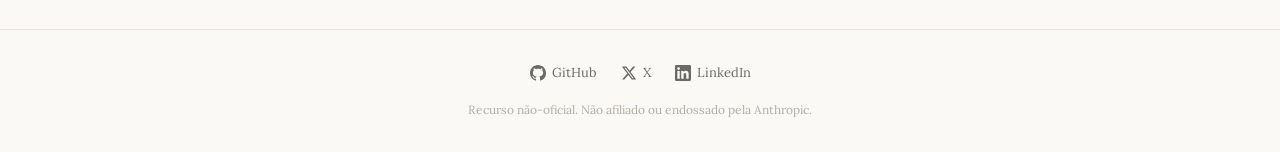
==== commit 870467c8: "refactor: single hero CTA, move FAQ section below domains" ====
--- a/index.html
+++ b/index.html
@@ -30,11 +30,12 @@
 .hero { padding: 0; display: flex; flex-direction: column; align-items: center; justify-content: center; min-height: calc(100vh - 60px); text-align: center; }
 .hero-title { font-size: 52px; font-weight: 700; letter-spacing: -1.5px; line-height: 1.1; margin-bottom: 32px; }
 .hero-subtitle { font-size: 20px; color: var(--text-secondary); line-height: 1.75; margin-bottom: 56px; max-width: 540px; }
-.hero-actions { display: flex; gap: 16px; }
-.hero-cta { flex: 1; text-align: center; padding: 16px 24px; background: var(--accent-orange); color: white; font-family: 'Poppins', Arial, sans-serif; font-size: 16px; font-weight: 600; border-radius: var(--radius); text-decoration: none; transition: background 0.15s; letter-spacing: -0.3px; }
+.hero-cta { display: inline-block; padding: 16px 48px; background: var(--accent-orange); color: white; font-family: 'Poppins', Arial, sans-serif; font-size: 16px; font-weight: 600; border-radius: var(--radius); text-decoration: none; transition: background 0.15s; letter-spacing: -0.3px; }
 .hero-cta:hover { background: #c4694c; }
 .hero-cta--secondary { background: transparent; color: var(--accent-orange); border: 1px solid var(--accent-orange); }
 .hero-cta--secondary:hover { background: rgba(217,119,87,0.05); }
+.faq-cta { text-align: center; padding: 56px 0; }
+.faq-cta-text { font-size: 16px; color: var(--text-secondary); line-height: 1.7; max-width: 480px; margin: 0 auto 32px; }
 .section { padding: 48px 0; border-top: 1px solid var(--border); }
 .section-title { font-size: 20px; font-weight: 600; letter-spacing: -0.5px; margin-bottom: 24px; }
 .domain-list { list-style: none; }
@@ -48,8 +49,7 @@
   .hero { min-height: calc(100vh - 60px); padding: 40px 0; }
   .hero-title { font-size: 36px; }
   .hero-subtitle { font-size: 17px; }
-  .hero-actions { flex-direction: column; }
-  .hero-cta { width: 100%; }
+  .hero-cta { width: 100%; text-align: center; }
   .nav { gap: 16px; }
 }
 </style>
@@ -75,10 +75,7 @@
   <section class="hero">
     <h1 class="hero-title">Domine o Claude</h1>
     <p class="hero-subtitle">Simulador gratuito para a certificação Claude Certified Architect Foundations (CCA-F). Prepare-se com questões baseadas em cenários reais.</p>
-    <div class="hero-actions">
-      <a href="simulado.html" class="hero-cta">Iniciar Simulado</a>
-      <a href="faq.html" class="hero-cta hero-cta--secondary">Ver FAQ sobre o exame</a>
-    </div>
+    <a href="simulado.html" class="hero-cta">Iniciar Simulado</a>
   </section>
 
   <section class="section">
@@ -112,6 +109,12 @@
     </div>
   </section>
 
+  <section class="section faq-cta">
+    <h2 class="section-title">Dúvidas?</h2>
+    <p class="faq-cta-text">Tudo sobre o exame, formato das questões, estratégias de estudo e como tirar o máximo do simulador — reunido em um só lugar.</p>
+    <a href="faq.html" class="hero-cta hero-cta--secondary">Consultar FAQ</a>
+  </section>
+
 </main>
 
 <footer class="footer">
